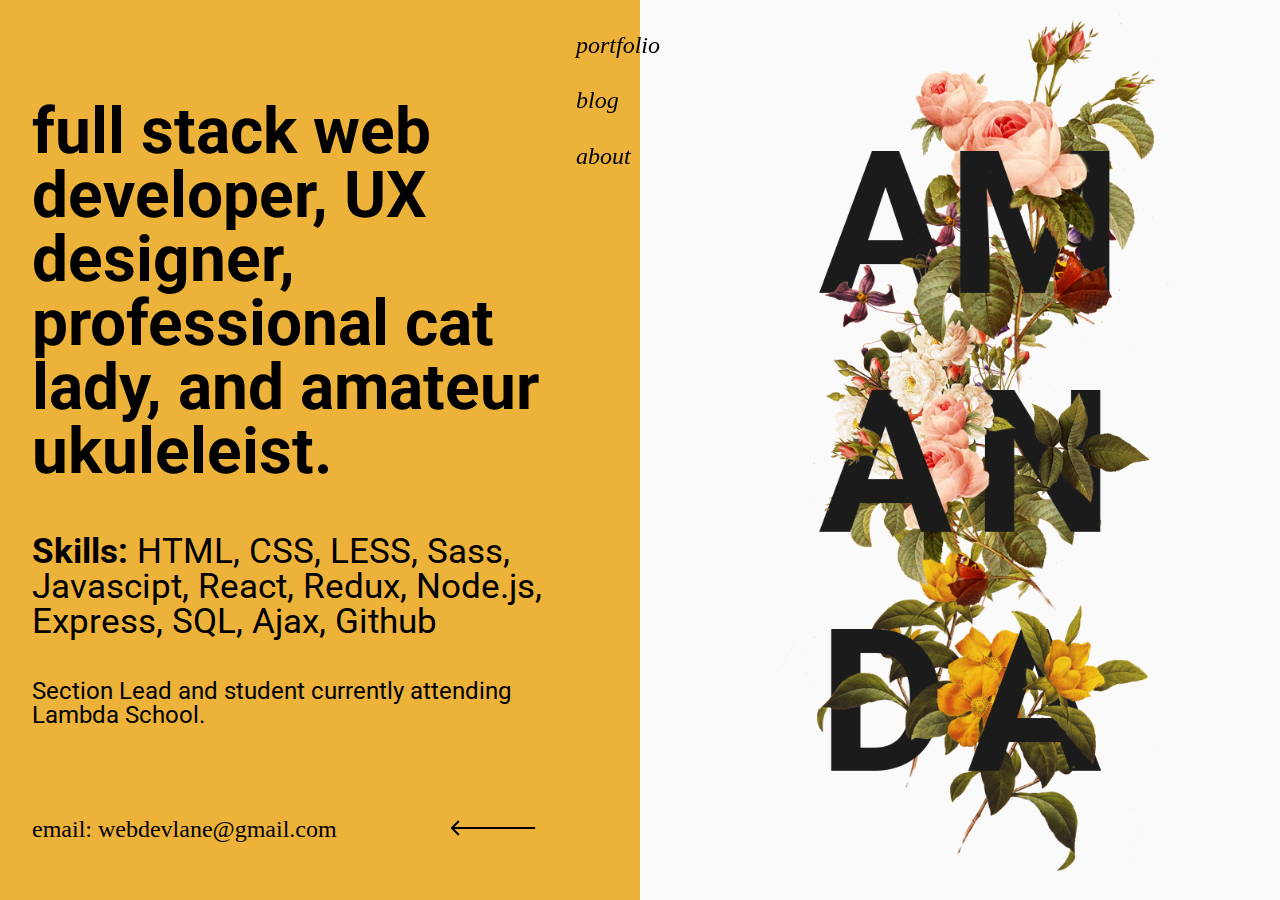
==== about.html @ efa4e713 "added about page" ====
<!DOCTYPE html>
<html lang="en">
  <head>
    <meta charset="UTF-8" />
    <meta name="viewport" content="width=device-width, initial-scale=1.0" />
    <meta http-equiv="X-UA-Compatible" content="ie=edge" />
    <link href="css/index.css" rel="stylesheet" type="text/css" />
    <script src="https://ajax.googleapis.com/ajax/libs/jquery/3.4.1/jquery.min.js"></script>
    <script src="index.js" async></script>
    <link
      href="https://fonts.googleapis.com/css?family=IM+Fell+DW+Pica:400i|Roboto&display=swap"
      rel="stylesheet"
    />
    <title>Amanda Lane - Web Developer</title>
  </head>
  <body>
    <div class="about-page">
      <div class="full-page-view">
        <header class="left-container">
          <section class="about">
            <h2>
              full stack web developer, UX designer, professional cat lady, and
              amateur ukuleleist.
            </h2>
            <p class="skills">
              <span>Skills:</span> HTML, CSS, LESS, Sass, Javascipt, React,
              Redux, Node.js, Express, SQL, Ajax, Github
            </p>

            <p class="current-position">
              Section Lead and student currently attending Lambda School.
            </p>

            <div class="email-container">
              <a class="email" href="mailto: webdevlane@gmail.com"
                >email: webdevlane@gmail.com</a
              >
              <button class="down-arrow arrow">
                <img src="assets/Frame.png" alt="down arrow" />
              </button>
            </div>
          </section>

          <nav class="main-nav">
            <div class="links">
              <a href="/index.html">portfolio</a>
              <a href="#">blog</a>
              <a href="/about.html">about</a>
            </div>
          </nav>
          <!-- <button class="down-arrow arrow">
            <img src="assets/Frame.png" alt="down arrow" />
          </button> -->
        </header>
        <div class="hero-container">
          <img
            src="assets/hero.png"
            class="hero-img"
            alt="Amanda covered in flowers"
          />
        </div>
      </div>
    </div>
  </body>
</html>
---- css/index.css ----
/* http://meyerweb.com/eric/tools/css/reset/ 
   v2.0 | 20110126
   License: none (public domain)
*/
html,
body,
div,
span,
applet,
object,
iframe,
h1,
h2,
h3,
h4,
h5,
h6,
p,
blockquote,
pre,
a,
abbr,
acronym,
address,
big,
cite,
code,
del,
dfn,
em,
img,
ins,
kbd,
q,
s,
samp,
small,
strike,
strong,
sub,
sup,
tt,
var,
b,
u,
i,
center,
dl,
dt,
dd,
ol,
ul,
li,
fieldset,
form,
label,
legend,
table,
caption,
tbody,
tfoot,
thead,
tr,
th,
td,
article,
aside,
canvas,
details,
embed,
figure,
figcaption,
footer,
header,
hgroup,
menu,
nav,
output,
ruby,
section,
summary,
time,
mark,
audio,
video {
  margin: 0;
  padding: 0;
  border: 0;
  font-size: 100%;
  font: inherit;
  vertical-align: baseline;
  box-sizing: border-box;
}
/* HTML5 display-role reset for older browsers */
article,
aside,
details,
figcaption,
figure,
footer,
header,
hgroup,
menu,
nav,
section {
  display: block;
}
body {
  line-height: 1;
}
ol,
ul {
  list-style: none;
}
blockquote,
q {
  quotes: none;
}
blockquote:before,
blockquote:after,
q:before,
q:after {
  content: "";
  content: none;
}
table {
  border-collapse: collapse;
  border-spacing: 0;
}
html {
  font-size: 62.5%;
}
html,
body {
  font-family: "Roboto", sans-serif;
}
button:focus {
  outline: none;
}
::-webkit-scrollbar {
  display: none;
}
a {
  text-decoration: none;
  color: #000;
}
.home-page .full-page-view {
  display: flex;
  justify-content: space-between;
  height: 100%;
}
.home-page .full-page-view .left-container {
  background: #edb239;
  width: 50vw;
  height: 100vh;
  display: flex;
  flex-direction: column;
  align-items: center;
  justify-content: center;
}
.home-page .full-page-view .left-container .main-nav {
  display: flex;
  flex-direction: column;
  justify-content: space-between;
  height: 100vh;
  position: fixed;
  left: 45%;
  top: 20px;
}
.home-page .full-page-view .left-container .main-nav .links {
  display: flex;
  flex-direction: column;
  justify-content: space-between;
  align-items: flex-start;
  margin: 15% auto;
  height: 15%;
}
.home-page .full-page-view .left-container .main-nav a {
  font-family: "IM Fell DW Pica", serif;
  font-size: 2.4rem;
  font-style: italic;
  text-decoration: none;
  color: #000;
}
.home-page .full-page-view .left-container .introduction {
  display: flex;
  flex-direction: column;
  align-items: center;
  align-self: center;
  min-width: 600px;
}
.home-page .full-page-view .left-container .introduction h1 {
  font-family: "Roboto", sans-serif;
  font-size: 6.4rem;
  font-weight: bold;
  padding-bottom: 20px;
  padding-right: 20%;
}
.home-page .full-page-view .left-container .introduction p {
  font-family: "IM Fell DW Pica", serif;
  font-size: 2.4rem;
  font-style: italic;
  padding-left: 20%;
}
.home-page .full-page-view .left-container .arrow {
  background: none;
  border: none;
}
.home-page .full-page-view .left-container .arrow:hover {
  cursor: pointer;
}
.home-page .full-page-view .left-container .up-arrow {
  transform: rotate(180deg);
}
.home-page .full-page-view .hero-container {
  width: 50vw;
  height: 100vh;
  display: flex;
  justify-content: center;
  align-items: center;
  background: #fafafa;
}
.home-page .full-page-view .hero-container .hero-img {
  height: 97vh;
  width: auto;
}
.home-page .project-component {
  background: #fafafa;
  padding: 3%;
}
.home-page .project-component .image {
  height: 40vh;
  width: auto;
  background: #c4c4c4;
  margin: 0 auto;
  display: flex;
  justify-content: center;
  align-items: center;
}
.home-page .project-component .project-nav {
  display: flex;
  justify-content: space-evenly;
  padding: 3%;
}
.home-page .project-component .project-nav a {
  font-family: "IM Fell DW Pica", serif;
  text-decoration: none;
  color: #000;
  font-size: 2.4rem;
}
.home-page .project-component .title {
  font-family: "IM Fell DW Pica", serif;
  font-size: 4.8rem;
  margin: 4%;
}
.home-page .project-component .description {
  font-family: "Roboto", sans-serif;
  font-size: 2rem;
  margin: 4%;
}
.about-page .full-page-view {
  display: flex;
  justify-content: space-between;
  height: 100%;
}
.about-page .full-page-view .left-container {
  background: #edb239;
  width: 50vw;
  height: 100vh;
  display: flex;
  flex-direction: column;
  align-items: flex-start;
  justify-content: flex-end;
}
.about-page .full-page-view .left-container .main-nav {
  display: flex;
  flex-direction: column;
  justify-content: space-between;
  height: 100vh;
  position: fixed;
  left: 45%;
  top: 20px;
}
.about-page .full-page-view .left-container .main-nav .links {
  display: flex;
  flex-direction: column;
  justify-content: space-between;
  align-items: flex-start;
  margin: 15% auto;
  height: 15%;
}
.about-page .full-page-view .left-container .main-nav a {
  font-family: "IM Fell DW Pica", serif;
  font-size: 2.4rem;
  font-style: italic;
  text-decoration: none;
  color: #000;
}
.about-page .full-page-view .left-container .about {
  width: 80%;
  margin-left: 5%;
}
.about-page .full-page-view .left-container .about h2 {
  font-size: 6.4rem;
  font-weight: bold;
  margin-bottom: 5rem;
}
.about-page .full-page-view .left-container .about .skills {
  font-size: 3.5rem;
  margin-bottom: 4rem;
}
.about-page .full-page-view .left-container .about .skills span {
  font-weight: bold;
}
.about-page .full-page-view .left-container .about .current-position {
  font-size: 2.4rem;
  margin-bottom: 3rem;
}
.about-page .full-page-view .left-container .about .email-container {
  display: flex;
  justify-content: space-between;
  align-items: center;
}
.about-page .full-page-view .left-container .about .email-container .email {
  font-size: 2.4rem;
  font-family: "IM Fell DW Pica", serif;
}
.about-page .full-page-view .left-container .arrow {
  background: none;
  border: none;
  transform: rotate(90deg);
}
.about-page .full-page-view .left-container .arrow:hover {
  cursor: pointer;
}
.about-page .full-page-view .left-container .up-arrow {
  transform: rotate(180deg);
}
.about-page .full-page-view .hero-container {
  width: 50vw;
  height: 100vh;
  display: flex;
  justify-content: center;
  align-items: center;
  background: #fafafa;
}
.about-page .full-page-view .hero-container .hero-img {
  height: 97vh;
  width: auto;
}
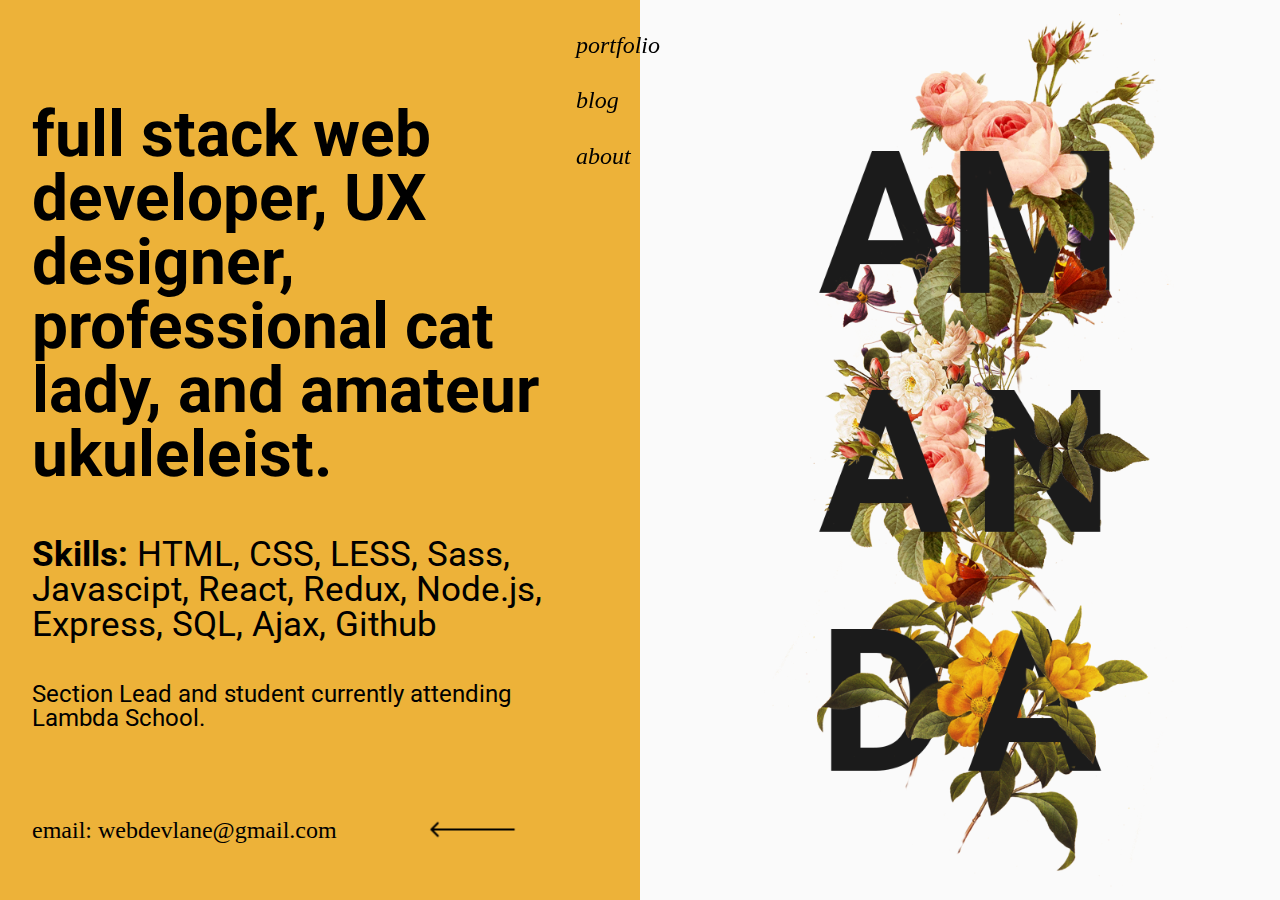
==== commit 9586cd4d: "corrected some styling issues" ====
--- a/about.html
+++ b/about.html
@@ -35,9 +35,9 @@
               <a class="email" href="mailto: webdevlane@gmail.com"
                 >email: webdevlane@gmail.com</a
               >
-              <button class="down-arrow arrow">
+              <a class="down-arrow arrow" href="mailto: webdevlane@gmail.com">
                 <img src="assets/Frame.png" alt="down arrow" />
-              </button>
+              </a>
             </div>
           </section>
 
--- a/css/index.css
+++ b/css/index.css
@@ -320,6 +320,7 @@
   display: flex;
   justify-content: space-between;
   align-items: center;
+  width: 95%;
 }
 .about-page .full-page-view .left-container .about .email-container .email {
   font-size: 2.4rem;
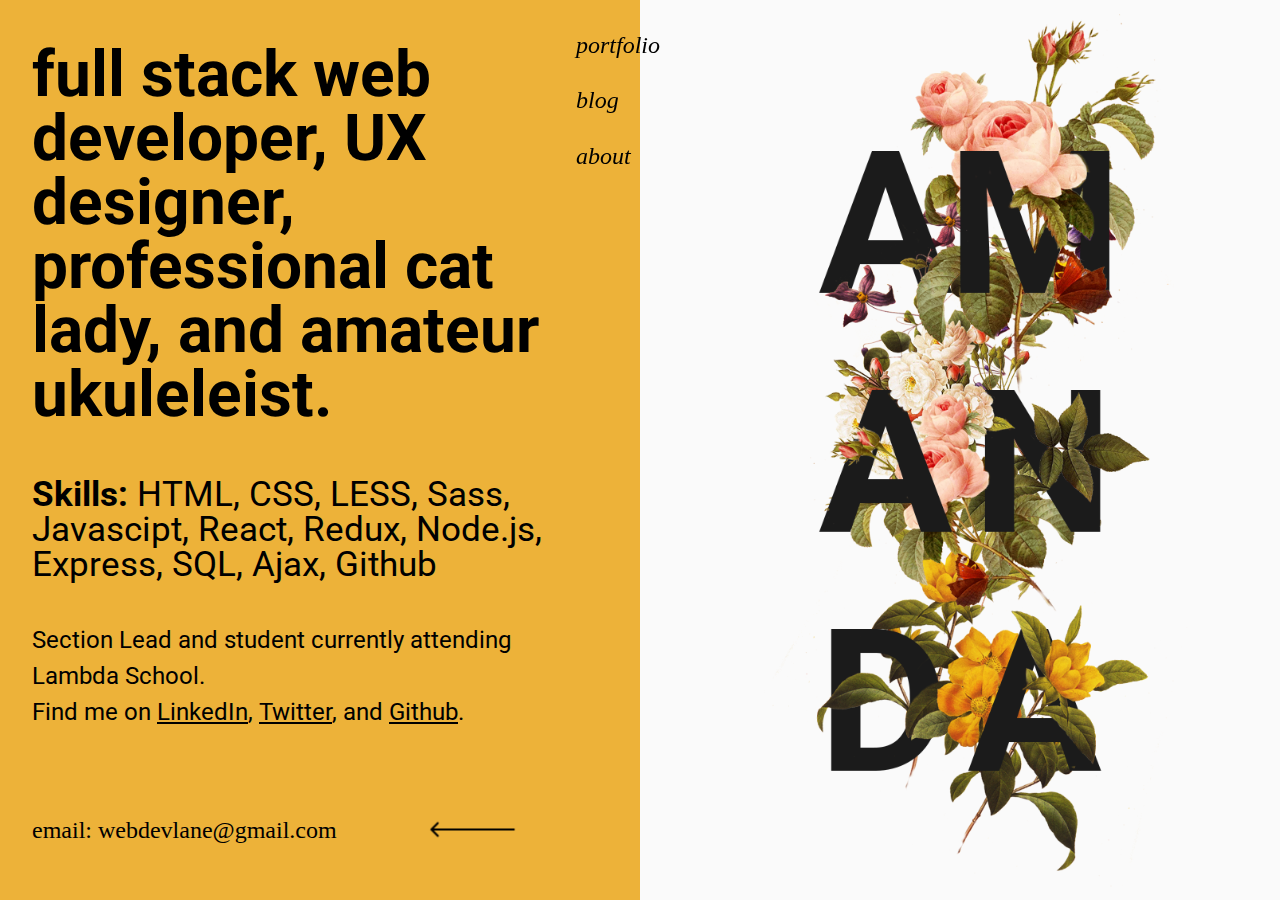
==== commit 301a4eba: "changed positioning of page arrows" ====
--- a/about.html
+++ b/about.html
@@ -29,6 +29,25 @@
 
             <p class="current-position">
               Section Lead and student currently attending Lambda School.
+              <br />Find me on
+              <a
+                class="social-media"
+                href="https://www.linkedin.com/in/amanda-lane-dev/"
+                target="_blank"
+                >LinkedIn</a
+              >,
+              <a
+                class="social-media"
+                href="https://twitter.com/MandaLane_"
+                target="_blank"
+                >Twitter</a
+              >, and
+              <a
+                class="social-media"
+                href="https://github.com/amlane"
+                target="_blank"
+                >Github</a
+              >.
             </p>
 
             <div class="email-container">
--- a/css/index.css
+++ b/css/index.css
@@ -147,7 +147,7 @@
 .home-page .full-page-view {
   display: flex;
   justify-content: space-between;
-  height: 100%;
+  height: 100vh;
 }
 .home-page .full-page-view .left-container {
   background: #edb239;
@@ -155,7 +155,6 @@
   height: 100vh;
   display: flex;
   flex-direction: column;
-  align-items: center;
   justify-content: center;
 }
 .home-page .full-page-view .left-container .main-nav {
@@ -202,31 +201,34 @@
   font-style: italic;
   padding-left: 20%;
 }
-.home-page .full-page-view .left-container .arrow {
+.home-page .full-page-view .hero-container {
+  width: 50vw;
+  height: 100vh;
+  display: flex;
+  justify-content: flex-start;
+  align-items: flex-end;
+  background: #fafafa;
+}
+.home-page .full-page-view .hero-container .hero-img {
+  height: 90vh;
+  width: auto;
+  align-self: center;
+}
+.home-page .full-page-view .hero-container .arrow {
   background: none;
   border: none;
-}
-.home-page .full-page-view .left-container .arrow:hover {
+  z-index: 10;
+}
+.home-page .full-page-view .hero-container .arrow:hover {
   cursor: pointer;
 }
-.home-page .full-page-view .left-container .up-arrow {
+.home-page .full-page-view .hero-container .scroll-home {
   transform: rotate(180deg);
-}
-.home-page .full-page-view .hero-container {
-  width: 50vw;
-  height: 100vh;
-  display: flex;
-  justify-content: center;
-  align-items: center;
-  background: #fafafa;
-}
-.home-page .full-page-view .hero-container .hero-img {
-  height: 97vh;
-  width: auto;
 }
 .home-page .project-component {
   background: #fafafa;
-  padding: 3%;
+  align-self: center;
+  width: 40vw;
 }
 .home-page .project-component .image {
   height: 40vh;
@@ -256,7 +258,7 @@
 .home-page .project-component .description {
   font-family: "Roboto", sans-serif;
   font-size: 2rem;
-  margin: 4%;
+  margin: 4% 0;
 }
 .about-page .full-page-view {
   display: flex;
@@ -315,6 +317,10 @@
 .about-page .full-page-view .left-container .about .current-position {
   font-size: 2.4rem;
   margin-bottom: 3rem;
+  line-height: 1.5;
+}
+.about-page .full-page-view .left-container .about .current-position .social-media {
+  text-decoration: underline;
 }
 .about-page .full-page-view .left-container .about .email-container {
   display: flex;
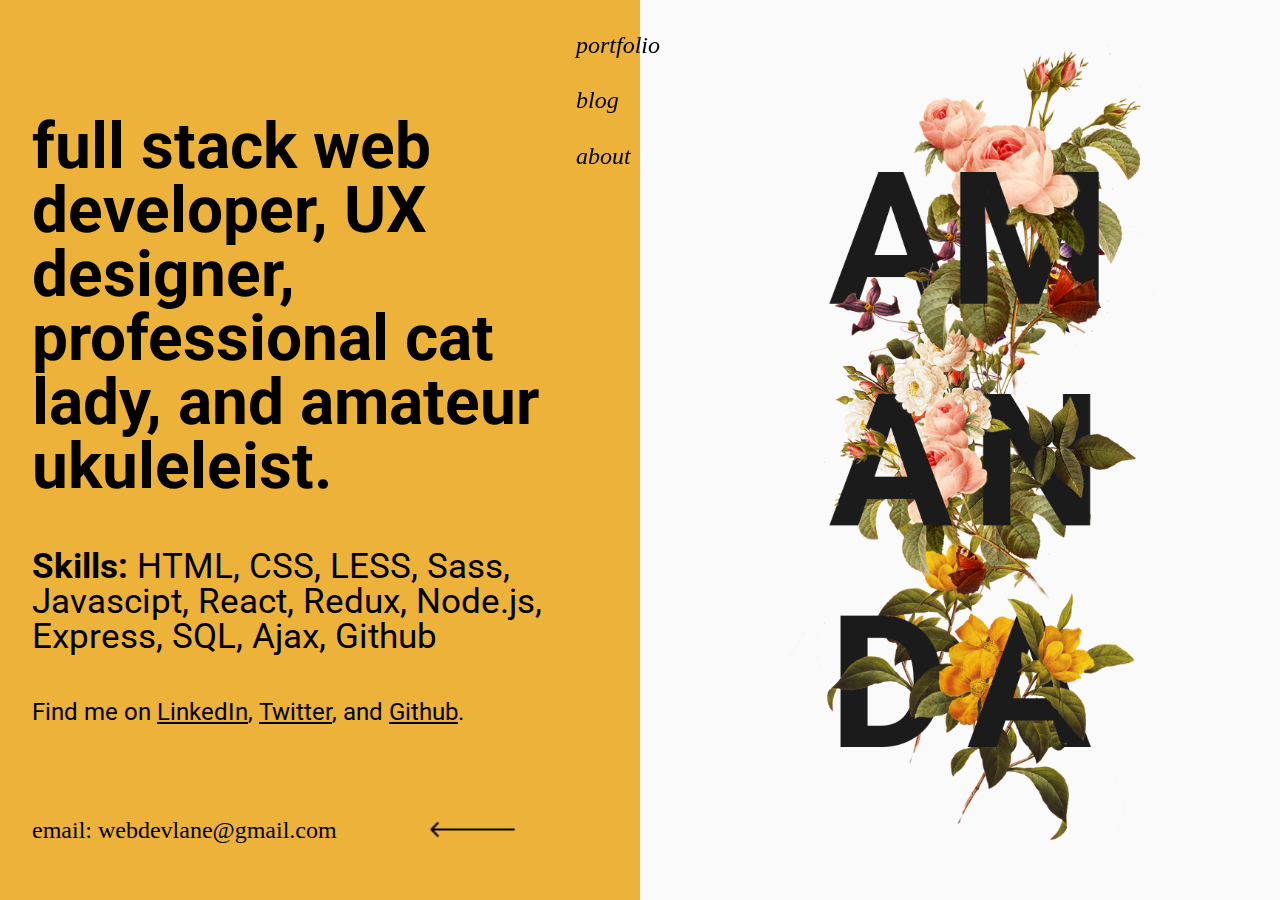
==== commit 4cc055c6: "moved description to left container to balance full page view for project component" ====
--- a/about.html
+++ b/about.html
@@ -28,8 +28,7 @@
             </p>
 
             <p class="current-position">
-              Section Lead and student currently attending Lambda School.
-              <br />Find me on
+              Find me on
               <a
                 class="social-media"
                 href="https://www.linkedin.com/in/amanda-lane-dev/"
--- a/css/index.css
+++ b/css/index.css
@@ -177,7 +177,6 @@
 .home-page .full-page-view .left-container .main-nav a {
   font-family: "IM Fell DW Pica", serif;
   font-size: 2.4rem;
-  font-style: italic;
   text-decoration: none;
   color: #000;
 }
@@ -195,11 +194,17 @@
   padding-bottom: 20px;
   padding-right: 20%;
 }
-.home-page .full-page-view .left-container .introduction p {
-  font-family: "IM Fell DW Pica", serif;
-  font-size: 2.4rem;
-  font-style: italic;
+.home-page .full-page-view .left-container .introduction .subtitle {
+  font-family: "IM Fell DW Pica", serif;
+  font-size: 2.4rem;
   padding-left: 20%;
+  margin-bottom: 5%;
+}
+.home-page .full-page-view .left-container .introduction .description {
+  font-family: "Roboto", sans-serif;
+  font-size: 2rem;
+  margin: 1% 0;
+  width: 70%;
 }
 .home-page .full-page-view .hero-container {
   width: 50vw;
@@ -228,12 +233,11 @@
 .home-page .project-component {
   background: #fafafa;
   align-self: center;
-  width: 40vw;
+  width: 38vw;
 }
 .home-page .project-component .image {
-  height: 40vh;
-  width: auto;
-  background: #c4c4c4;
+  height: auto;
+  width: 100%;
   margin: 0 auto;
   display: flex;
   justify-content: center;
@@ -352,6 +356,6 @@
   background: #fafafa;
 }
 .about-page .full-page-view .hero-container .hero-img {
-  height: 97vh;
+  height: 90vh;
   width: auto;
 }
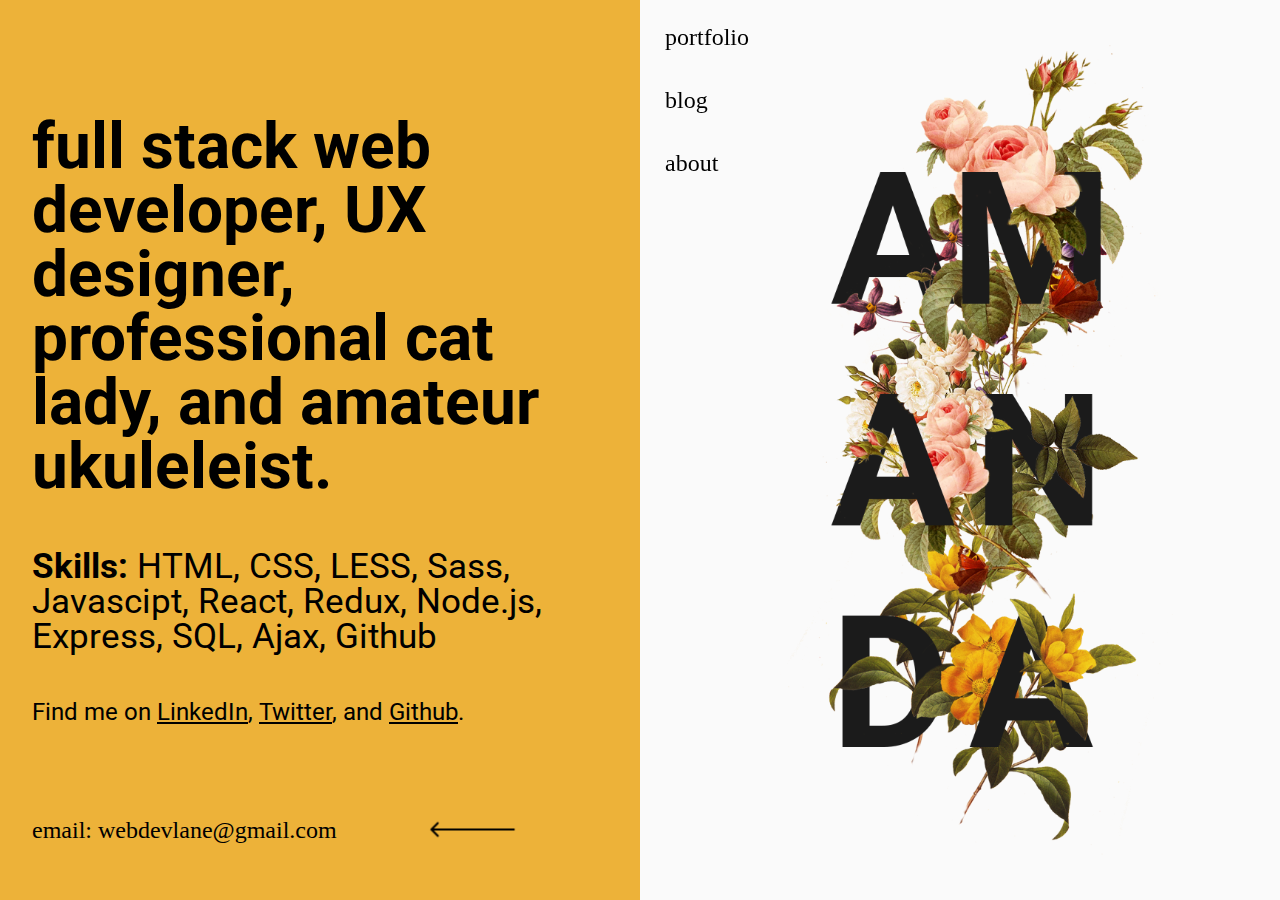
==== commit 50b121e8: "whoops about page" ====
--- a/about.html
+++ b/about.html
@@ -59,6 +59,18 @@
             </div>
           </section>
 
+          <!-- <nav class="main-nav">
+            <div class="links">
+              <a href="/index.html">portfolio</a>
+              <a href="#">blog</a>
+              <a href="/about.html">about</a>
+            </div>
+          </nav> -->
+          <!-- <button class="down-arrow arrow">
+            <img src="assets/Frame.png" alt="down arrow" />
+          </button> -->
+        </header>
+        <div class="hero-container">
           <nav class="main-nav">
             <div class="links">
               <a href="/index.html">portfolio</a>
@@ -66,11 +78,6 @@
               <a href="/about.html">about</a>
             </div>
           </nav>
-          <!-- <button class="down-arrow arrow">
-            <img src="assets/Frame.png" alt="down arrow" />
-          </button> -->
-        </header>
-        <div class="hero-container">
           <img
             src="assets/hero.png"
             class="hero-img"
--- a/css/index.css
+++ b/css/index.css
@@ -151,40 +151,20 @@
 }
 .home-page .full-page-view .left-container {
   background: #edb239;
-  width: 50vw;
-  height: 100vh;
-  display: flex;
-  flex-direction: column;
-  justify-content: center;
-}
-.home-page .full-page-view .left-container .main-nav {
-  display: flex;
-  flex-direction: column;
-  justify-content: space-between;
-  height: 100vh;
-  position: fixed;
-  left: 45%;
-  top: 20px;
-}
-.home-page .full-page-view .left-container .main-nav .links {
-  display: flex;
-  flex-direction: column;
-  justify-content: space-between;
-  align-items: flex-start;
-  margin: 15% auto;
-  height: 15%;
-}
-.home-page .full-page-view .left-container .main-nav a {
-  font-family: "IM Fell DW Pica", serif;
-  font-size: 2.4rem;
-  text-decoration: none;
-  color: #000;
+  width: 50%;
+  height: 100vh;
+  display: flex;
+  flex-direction: column;
+  justify-content: space-between;
+  padding-top: 18%;
+}
+.home-page .full-page-view .left-container .greeting {
+  padding-top: 10%;
 }
 .home-page .full-page-view .left-container .introduction {
   display: flex;
   flex-direction: column;
   align-items: center;
-  align-self: center;
   min-width: 600px;
 }
 .home-page .full-page-view .left-container .introduction h1 {
@@ -206,34 +186,56 @@
   margin: 1% 0;
   width: 70%;
 }
+.home-page .full-page-view .left-container .arrow {
+  background: none;
+  border: none;
+  align-self: flex-end;
+}
+.home-page .full-page-view .left-container .arrow:hover {
+  cursor: pointer;
+}
+.home-page .full-page-view .left-container .scroll-home {
+  transform: rotate(180deg);
+}
 .home-page .full-page-view .hero-container {
   width: 50vw;
   height: 100vh;
   display: flex;
-  justify-content: flex-start;
-  align-items: flex-end;
   background: #fafafa;
 }
+.home-page .full-page-view .hero-container .main-nav {
+  display: flex;
+  flex-direction: column;
+  justify-content: space-between;
+  height: 100vh;
+  position: fixed;
+  padding: 10px 25px;
+}
+.home-page .full-page-view .hero-container .main-nav .links {
+  display: flex;
+  flex-direction: column;
+  justify-content: space-between;
+  align-items: flex-start;
+  margin: 15px auto;
+  height: 150px;
+}
+.home-page .full-page-view .hero-container .main-nav a {
+  font-family: "IM Fell DW Pica", serif;
+  font-size: 2.4rem;
+  text-decoration: none;
+}
 .home-page .full-page-view .hero-container .hero-img {
-  height: 90vh;
-  width: auto;
+  height: auto;
+  width: 75%;
+  min-width: 600px;
   align-self: center;
-}
-.home-page .full-page-view .hero-container .arrow {
-  background: none;
-  border: none;
-  z-index: 10;
-}
-.home-page .full-page-view .hero-container .arrow:hover {
-  cursor: pointer;
-}
-.home-page .full-page-view .hero-container .scroll-home {
-  transform: rotate(180deg);
+  margin: 0 auto;
 }
 .home-page .project-component {
   background: #fafafa;
   align-self: center;
-  width: 38vw;
+  width: 70%;
+  margin: 0 auto;
 }
 .home-page .project-component .image {
   height: auto;
@@ -351,11 +353,32 @@
   width: 50vw;
   height: 100vh;
   display: flex;
-  justify-content: center;
   align-items: center;
   background: #fafafa;
+}
+.about-page .full-page-view .hero-container .main-nav {
+  display: flex;
+  flex-direction: column;
+  justify-content: space-between;
+  height: 100vh;
+  position: fixed;
+  padding: 10px 25px;
+}
+.about-page .full-page-view .hero-container .main-nav .links {
+  display: flex;
+  flex-direction: column;
+  justify-content: space-between;
+  align-items: flex-start;
+  margin: 15px auto;
+  height: 150px;
+}
+.about-page .full-page-view .hero-container .main-nav a {
+  font-family: "IM Fell DW Pica", serif;
+  font-size: 2.4rem;
+  text-decoration: none;
 }
 .about-page .full-page-view .hero-container .hero-img {
   height: 90vh;
   width: auto;
-}
+  margin: 0 auto;
+}
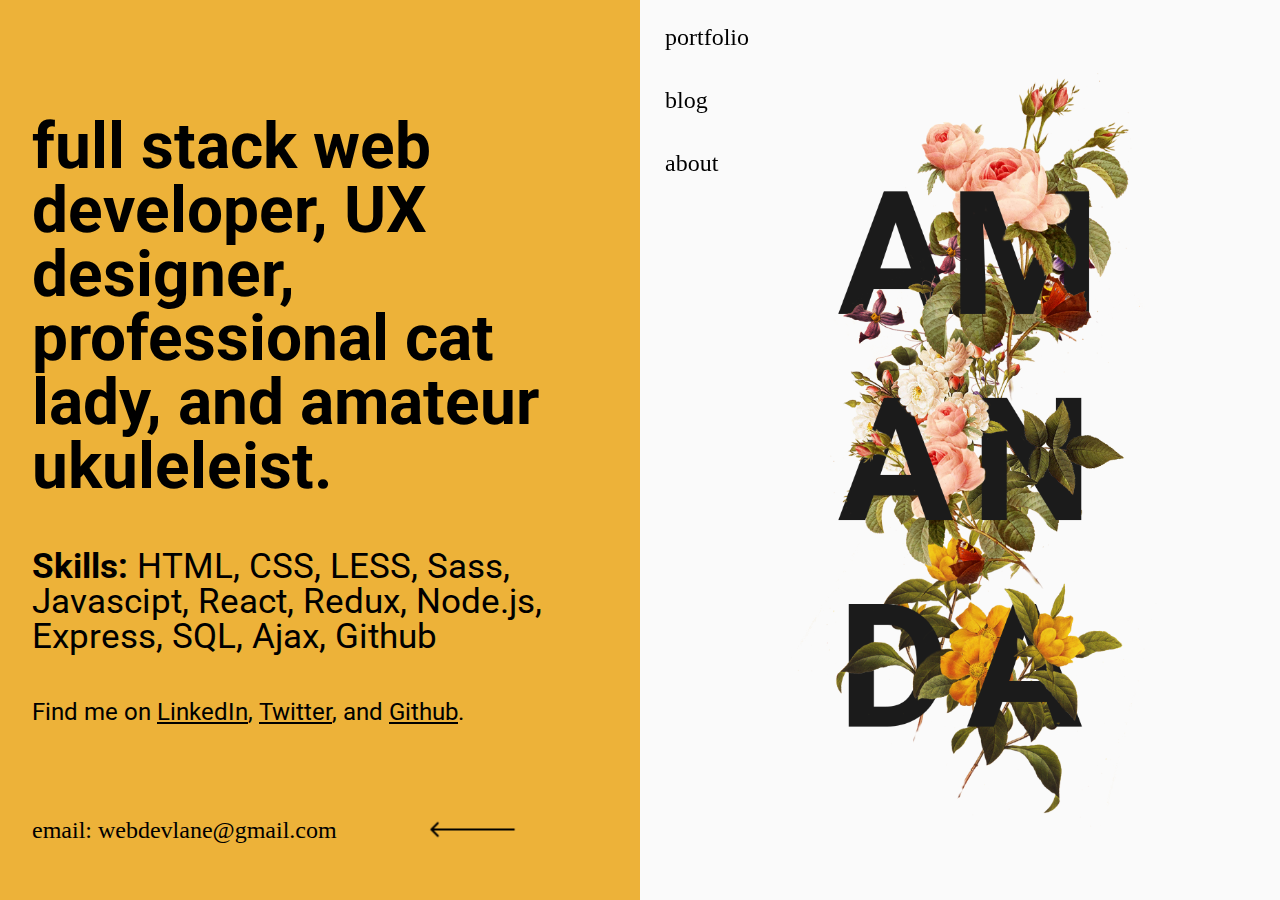
==== commit 7520a826: "added favicon" ====
--- a/about.html
+++ b/about.html
@@ -58,17 +58,6 @@
               </a>
             </div>
           </section>
-
-          <!-- <nav class="main-nav">
-            <div class="links">
-              <a href="/index.html">portfolio</a>
-              <a href="#">blog</a>
-              <a href="/about.html">about</a>
-            </div>
-          </nav> -->
-          <!-- <button class="down-arrow arrow">
-            <img src="assets/Frame.png" alt="down arrow" />
-          </button> -->
         </header>
         <div class="hero-container">
           <nav class="main-nav">
--- a/css/index.css
+++ b/css/index.css
@@ -378,7 +378,9 @@
   text-decoration: none;
 }
 .about-page .full-page-view .hero-container .hero-img {
-  height: 90vh;
-  width: auto;
+  height: auto;
+  width: 75%;
+  min-width: 600px;
+  align-self: center;
   margin: 0 auto;
 }
